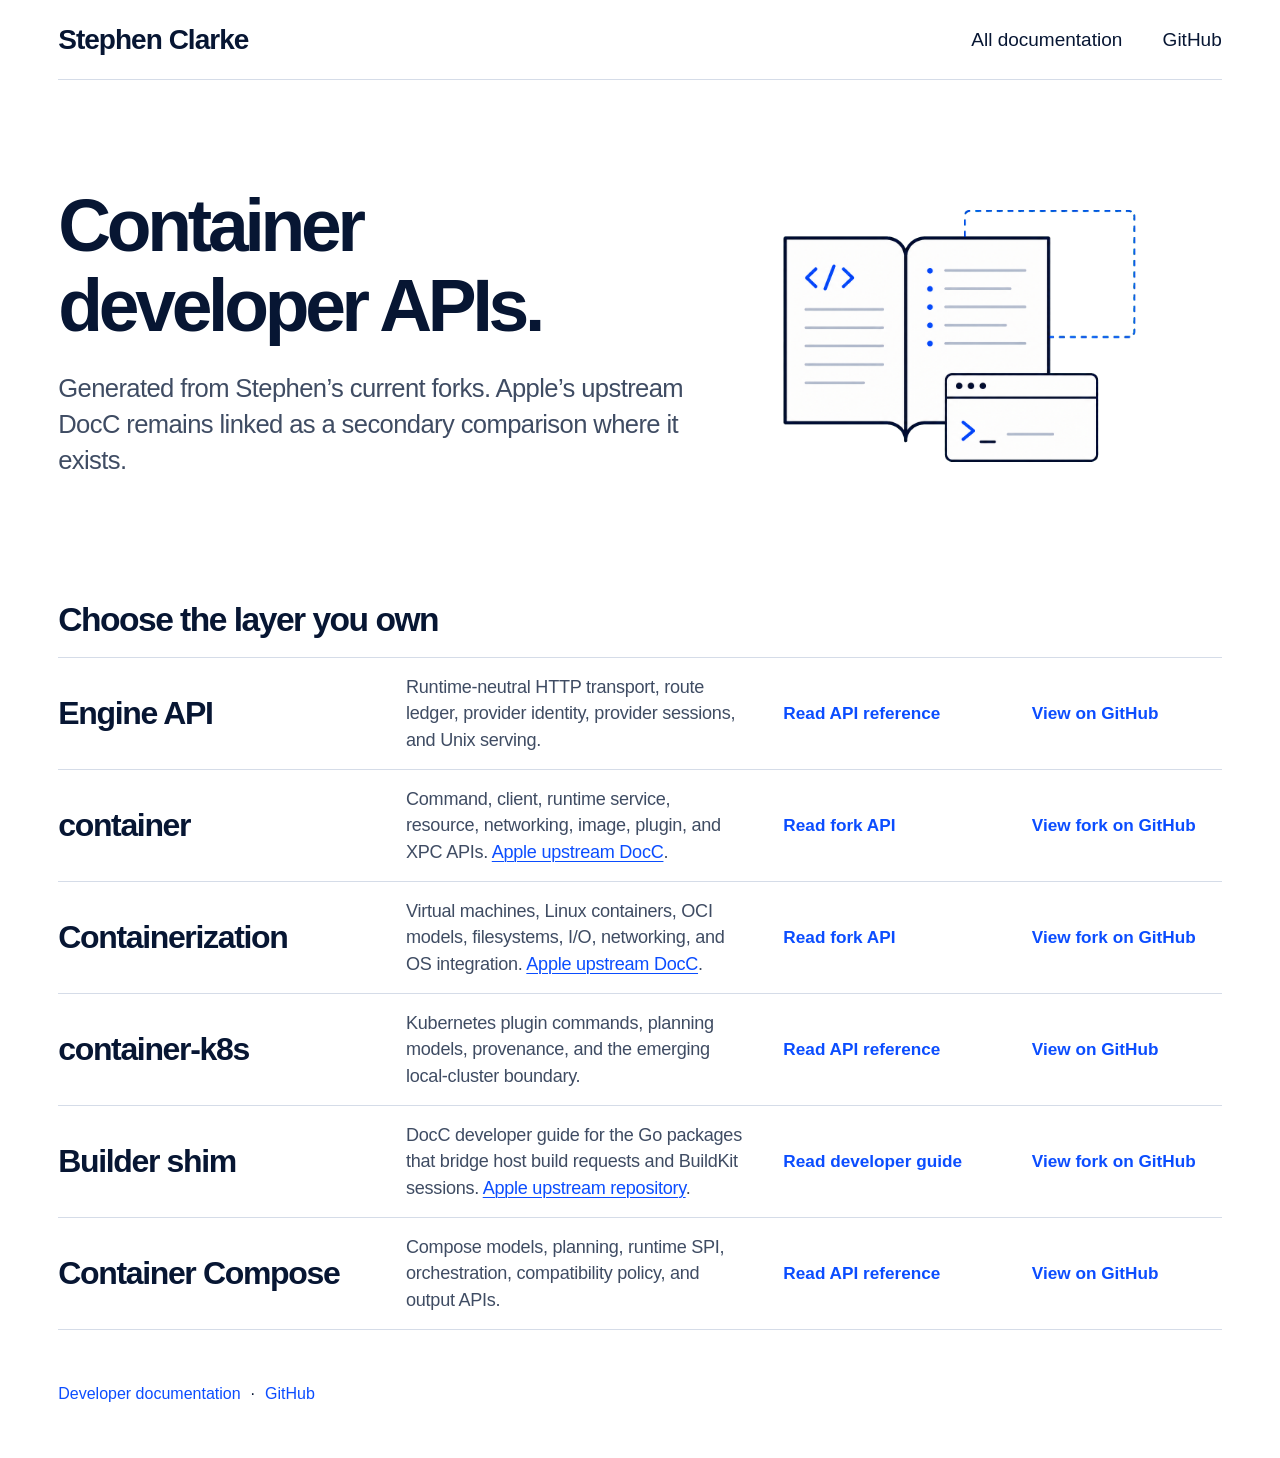
==== api/index.html @ 5e263f3f "feat: publish unified container API documentation" ====
<!doctype html>
<html lang="en">
  <head>
    <meta charset="utf-8">
    <meta name="viewport" content="width=device-width, initial-scale=1">
    <meta name="description" content="Integrated API documentation for Stephen Clarke's container project family.">
    <meta name="theme-color" content="#ffffff">
    <title>Container Developer APIs — Stephen Clarke</title>
    <link rel="stylesheet" href="../styles.css">
  </head>
  <body>
    <a class="skip-link" href="#api-projects">Skip to API projects</a>

    <header class="site-header">
      <div class="page-rail header-content">
        <a class="brand" href="../" aria-label="Stephen Clarke developer documentation">Stephen Clarke</a>
        <nav class="site-nav" aria-label="Primary navigation">
          <a href="../">All documentation</a>
          <a href="https://github.com/stephenlclarke">GitHub</a>
        </nav>
      </div>
    </header>

    <main>
      <section class="hero page-rail" aria-labelledby="page-title">
        <div class="hero-copy">
          <h1 id="page-title">Container<br>developer APIs.</h1>
          <p>Generated from Stephen’s current forks. Apple’s upstream DocC remains linked as a secondary comparison where it exists.</p>
        </div>

        <div class="hero-art" aria-hidden="true">
          <img src="../assets/docc-illustration.png" alt="">
        </div>
      </section>

      <section class="projects page-rail" id="api-projects" aria-labelledby="api-projects-title">
        <h2 id="api-projects-title">Choose the layer you own</h2>

        <div class="project-list">
          <article class="project-row">
            <h3>Engine API</h3>
            <p>Runtime-neutral HTTP transport, route ledger, provider identity, provider sessions, and Unix serving.</p>
            <a class="row-link" href="container-engine-api/">Read API reference</a>
            <a class="row-link" href="https://github.com/stephenlclarke/container-engine-api">View on GitHub</a>
          </article>

          <article class="project-row">
            <h3>container</h3>
            <p>Command, client, runtime service, resource, networking, image, plugin, and XPC APIs. <a class="inline-link" href="https://apple.github.io/container/documentation/">Apple upstream DocC</a>.</p>
            <a class="row-link" href="container/">Read fork API</a>
            <a class="row-link" href="https://github.com/stephenlclarke/container">View fork on GitHub</a>
          </article>

          <article class="project-row">
            <h3>Containerization</h3>
            <p>Virtual machines, Linux containers, OCI models, filesystems, I/O, networking, and OS integration. <a class="inline-link" href="https://apple.github.io/containerization/documentation/">Apple upstream DocC</a>.</p>
            <a class="row-link" href="containerization/">Read fork API</a>
            <a class="row-link" href="https://github.com/stephenlclarke/containerization">View fork on GitHub</a>
          </article>

          <article class="project-row">
            <h3>container-k8s</h3>
            <p>Kubernetes plugin commands, planning models, provenance, and the emerging local-cluster boundary.</p>
            <a class="row-link" href="container-k8s/">Read API reference</a>
            <a class="row-link" href="https://github.com/stephenlclarke/container-k8s">View on GitHub</a>
          </article>

          <article class="project-row">
            <h3>Builder shim</h3>
            <p>DocC developer guide for the Go packages that bridge host build requests and BuildKit sessions. <a class="inline-link" href="https://github.com/apple/container-builder-shim">Apple upstream repository</a>.</p>
            <a class="row-link" href="container-builder-shim/">Read developer guide</a>
            <a class="row-link" href="https://github.com/stephenlclarke/container-builder-shim">View fork on GitHub</a>
          </article>

          <article class="project-row">
            <h3>Container Compose</h3>
            <p>Compose models, planning, runtime SPI, orchestration, compatibility policy, and output APIs.</p>
            <a class="row-link" href="container-compose/">Read API reference</a>
            <a class="row-link" href="https://github.com/stephenlclarke/container-compose">View on GitHub</a>
          </article>
        </div>
      </section>
    </main>

    <footer class="site-footer page-rail">
      <a href="../">Developer documentation</a>
      <span aria-hidden="true">·</span>
      <a href="https://github.com/stephenlclarke">GitHub</a>
    </footer>
  </body>
</html>
---- styles.css ----
:root {
  color-scheme: light;
  --color-background: #ffffff;
  --color-ink: #071633;
  --color-muted: #3f4c63;
  --color-accent: #0b4dff;
  --color-line: #d5dce8;
  --font-sans: -apple-system, BlinkMacSystemFont, "SF Pro Display", "Helvetica Neue", Arial, sans-serif;
  --font-mono: "SFMono-Regular", "SF Mono", Menlo, Consolas, monospace;
  --page-width: 1394px;
  --page-gutter: clamp(24px, 4.55vw, 70px);
  --transition: 180ms ease;
}

* {
  box-sizing: border-box;
}

html {
  scroll-behavior: smooth;
}

body {
  margin: 0;
  background: var(--color-background);
  color: var(--color-ink);
  font-family: var(--font-sans);
  -webkit-font-smoothing: antialiased;
  text-rendering: optimizeLegibility;
}

a {
  color: inherit;
  text-decoration: none;
}

svg {
  display: block;
}

.page-rail {
  width: min(calc(100% - (2 * var(--page-gutter))), var(--page-width));
  margin-inline: auto;
}

.skip-link {
  position: fixed;
  z-index: 10;
  top: 12px;
  left: 12px;
  padding: 10px 14px;
  border: 2px solid var(--color-accent);
  background: var(--color-background);
  color: var(--color-accent);
  font-family: var(--font-mono);
  font-size: 0.8125rem;
  transform: translateY(-160%);
  transition: transform var(--transition);
}

.skip-link:focus {
  transform: translateY(0);
}

.site-header {
  height: 80px;
}

.header-content {
  display: flex;
  align-items: center;
  justify-content: space-between;
  height: 100%;
  border-bottom: 1px solid var(--color-line);
}

.brand {
  font-size: 1.75rem;
  font-weight: 750;
  letter-spacing: -0.035em;
}

.site-nav {
  display: flex;
  align-items: center;
  gap: clamp(30px, 3.15vw, 48px);
  font-size: 1.1875rem;
  font-weight: 520;
}

.site-nav a,
.site-footer a {
  position: relative;
}

.site-nav a::after,
.site-footer a::after {
  position: absolute;
  right: 0;
  bottom: -6px;
  left: 0;
  height: 2px;
  background: var(--color-accent);
  content: "";
  transform: scaleX(0);
  transform-origin: right;
  transition: transform var(--transition);
}

.site-nav a:hover::after,
.site-nav a:focus-visible::after,
.site-footer a:hover::after,
.site-footer a:focus-visible::after {
  transform: scaleX(1);
  transform-origin: left;
}

.hero {
  display: grid;
  grid-template-columns: minmax(0, 1.35fr) minmax(360px, 0.85fr);
  align-items: center;
  min-height: 522px;
  padding-block: 56px 42px;
  gap: clamp(24px, 4vw, 74px);
}

.hero-copy {
  position: relative;
  z-index: 1;
}

.hero h1 {
  max-width: 780px;
  margin: 0;
  font-size: clamp(4rem, 5.72vw, 5.5rem);
  font-weight: 760;
  letter-spacing: -0.058em;
  line-height: 1.08;
}

.hero-copy > p {
  margin: 24px 0 30px;
  color: var(--color-muted);
  font-size: clamp(1.4rem, 2vw, 1.95rem);
  font-weight: 420;
  letter-spacing: -0.024em;
  line-height: 1.42;
}

.row-link:hover svg,
.row-link:focus-visible svg {
  transform: translateX(4px);
}

.hero-art {
  display: flex;
  align-items: center;
  justify-content: flex-end;
  min-width: 0;
}

.hero-art img {
  display: block;
  width: min(44vw, 670px);
  max-width: none;
  height: auto;
}

.collections,
.projects {
  scroll-margin-top: 24px;
}

.collections h2,
.projects h2 {
  margin: 0;
  padding-bottom: 18px;
  border-bottom: 1px solid var(--color-line);
  font-size: 2.1rem;
  font-weight: 760;
  letter-spacing: -0.045em;
  line-height: 1.1;
}

.collections {
  margin-bottom: clamp(58px, 6vw, 88px);
}

.collection-row,
.project-row {
  display: grid;
  grid-template-columns: minmax(260px, 1.05fr) minmax(320px, 1.15fr) minmax(210px, 0.65fr) minmax(190px, 0.55fr);
  align-items: center;
  min-height: 112px;
  border-bottom: 1px solid var(--color-line);
  gap: clamp(24px, 3vw, 50px);
}

.collection-row {
  grid-template-columns: minmax(260px, 1.05fr) minmax(320px, 1.15fr) minmax(260px, 1.2fr);
}

.collection-row h3,
.collection-row p,
.project-row h3,
.project-row p {
  margin: 0;
}

.collection-row h3,
.project-row h3 {
  font-size: 2rem;
  font-weight: 760;
  letter-spacing: -0.042em;
  line-height: 1.1;
}

.collection-row p,
.project-row p {
  max-width: 420px;
  color: var(--color-muted);
  font-size: 1.13rem;
  letter-spacing: -0.015em;
  line-height: 1.45;
}

.inline-link {
  color: var(--color-accent);
  text-decoration: underline;
  text-decoration-thickness: 1px;
  text-underline-offset: 3px;
}

.row-link {
  display: inline-flex;
  align-items: center;
  justify-content: space-between;
  color: var(--color-accent);
  font-size: 1.075rem;
  font-weight: 620;
  white-space: nowrap;
}

.row-link svg {
  width: 22px;
  height: 22px;
  margin-left: 18px;
  fill: none;
  stroke: currentColor;
  stroke-linecap: round;
  stroke-linejoin: round;
  stroke-width: 1.75;
  transition: transform var(--transition);
}

.site-footer {
  display: flex;
  align-items: center;
  min-height: 128px;
  gap: 10px;
  font-size: 1rem;
}

.site-footer a {
  color: var(--color-accent);
}

a:focus-visible {
  outline: 3px solid color-mix(in srgb, var(--color-accent) 32%, transparent);
  outline-offset: 5px;
}

@media (max-width: 1180px) {
  .hero {
    grid-template-columns: minmax(0, 1.15fr) minmax(310px, 0.85fr);
  }

  .collection-row,
  .project-row {
    grid-template-columns: minmax(230px, 0.9fr) minmax(280px, 1.2fr) minmax(190px, 0.7fr);
  }

  .project-row .row-link:last-child {
    display: none;
  }
}

@media (max-width: 820px) {
  .site-header {
    height: 72px;
  }

  .brand {
    font-size: 1.45rem;
  }

  .site-nav {
    gap: 22px;
    font-size: 1rem;
  }

  .hero {
    grid-template-columns: 1fr;
    min-height: auto;
    padding-block: 64px 50px;
    gap: 44px;
  }

  .hero h1 {
    font-size: clamp(3.3rem, 11vw, 4.75rem);
  }

  .hero-art {
    justify-content: center;
  }

  .hero-art img {
    width: min(78vw, 530px);
  }

  .collection-row,
  .project-row {
    grid-template-columns: minmax(0, 1fr) auto;
    min-height: auto;
    padding-block: 27px;
    gap: 10px 24px;
  }

  .collection-row h3,
  .project-row h3 {
    font-size: 1.7rem;
  }

  .collection-row p,
  .project-row p {
    grid-column: 1 / -1;
    grid-row: 2;
  }

  .collection-row .row-link,
  .project-row .row-link {
    grid-column: 2;
    grid-row: 1;
  }
}

@media (max-width: 580px) {
  :root {
    --page-gutter: 20px;
  }

  .header-content {
    align-items: center;
  }

  .brand {
    font-size: 1.25rem;
  }

  .site-nav a:first-child {
    display: none;
  }

  .hero {
    padding-block: 52px 44px;
  }

  .hero h1 {
    font-size: clamp(2.9rem, 14vw, 4rem);
    line-height: 1.02;
  }

  .hero h1 br {
    display: none;
  }

  .hero-copy > p {
    margin-block: 22px 27px;
    font-size: 1.25rem;
  }

  .desktop-break {
    display: none;
  }

  .hero-art img {
    width: 100%;
  }

  .collections h2,
  .projects h2 {
    font-size: 1.8rem;
  }

  .collection-row,
  .project-row {
    grid-template-columns: 1fr;
    padding-block: 28px;
  }

  .collection-row h3,
  .collection-row p,
  .collection-row .row-link,
  .project-row h3,
  .project-row p,
  .project-row .row-link {
    grid-column: 1;
  }

  .collection-row h3,
  .project-row h3 {
    grid-row: 1;
  }

  .collection-row p,
  .project-row p {
    grid-row: 2;
    margin-top: 5px;
  }

  .collection-row .row-link,
  .project-row .row-link {
    grid-row: 3;
    justify-content: flex-start;
    margin-top: 12px;
    white-space: normal;
  }

  .row-link svg {
    flex: 0 0 auto;
  }

  .site-footer {
    min-height: 100px;
  }
}

@media (prefers-reduced-motion: reduce) {
  html {
    scroll-behavior: auto;
  }

  *,
  *::before,
  *::after {
    transition-duration: 0.01ms !important;
  }
}
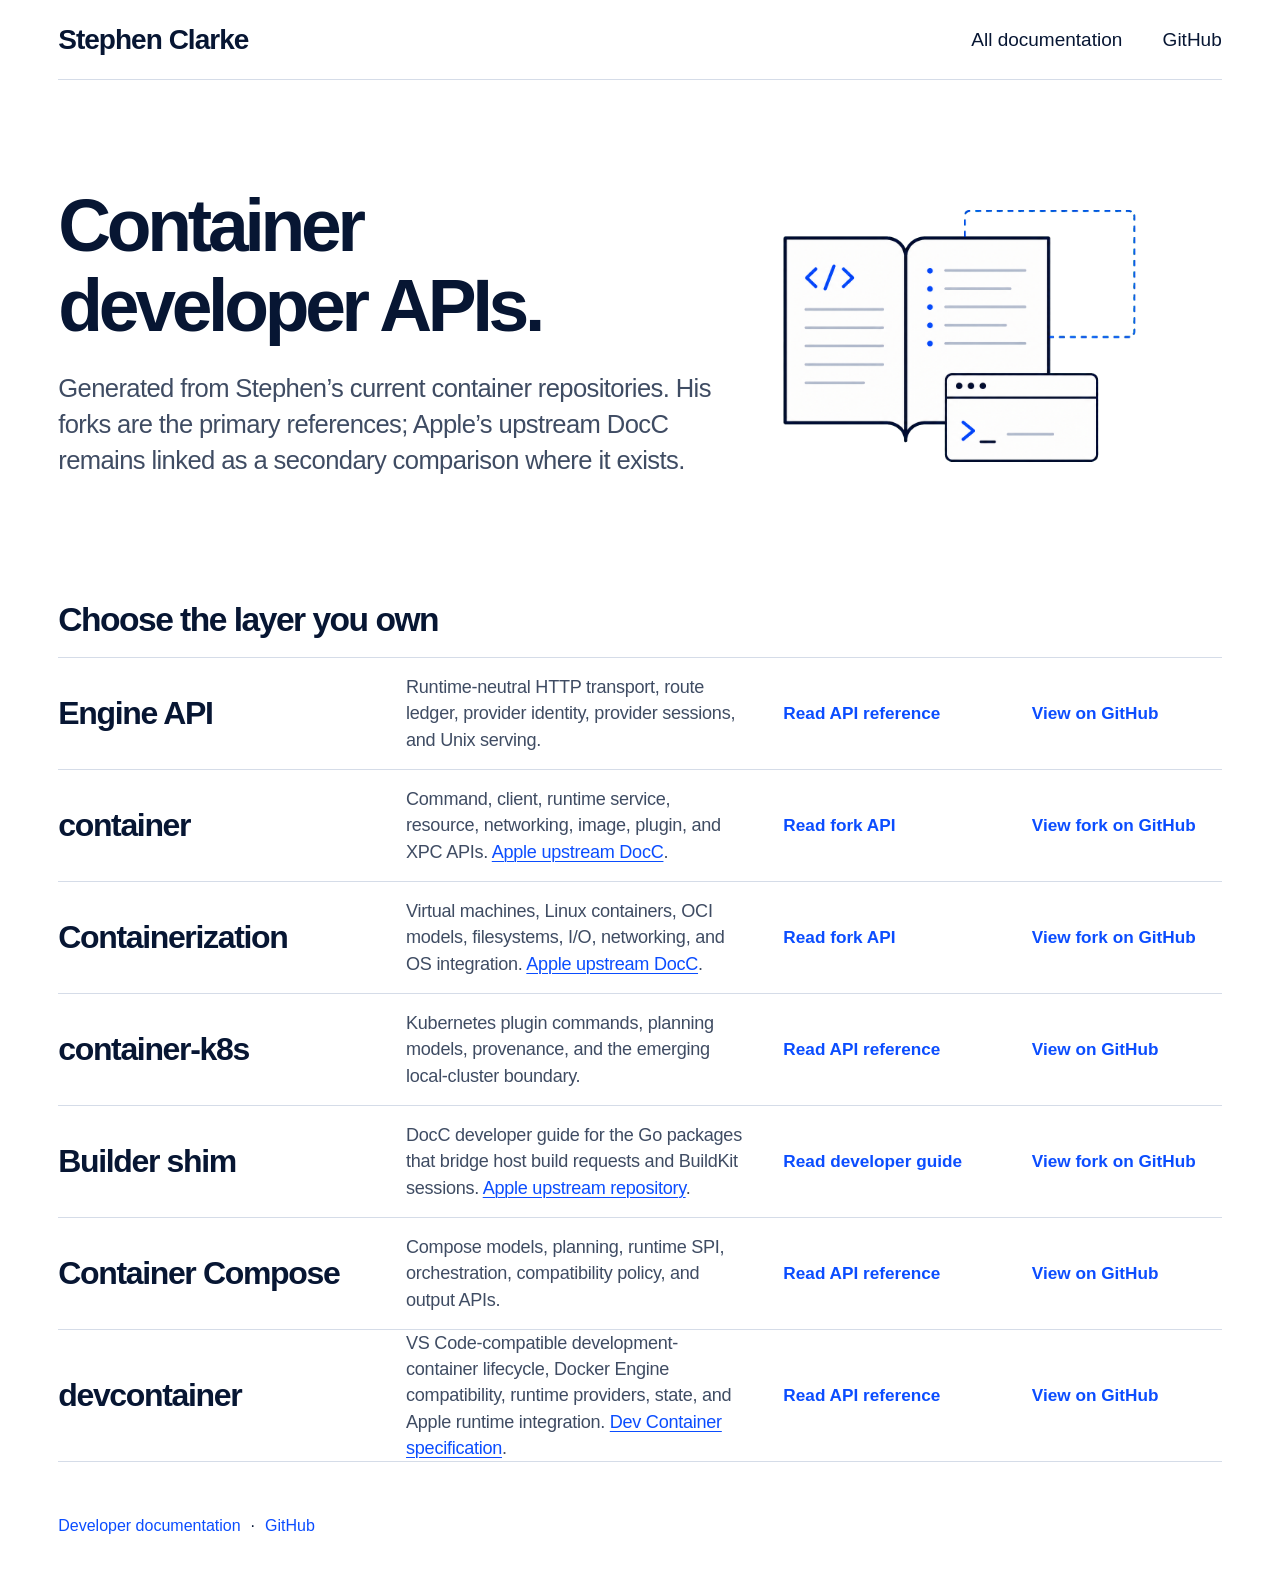
==== commit 15d5956d: "docs: publish devcontainer API collection" ====
--- a/api/index.html
+++ b/api/index.html
@@ -25,7 +25,7 @@
       <section class="hero page-rail" aria-labelledby="page-title">
         <div class="hero-copy">
           <h1 id="page-title">Container<br>developer APIs.</h1>
-          <p>Generated from Stephen’s current forks. Apple’s upstream DocC remains linked as a secondary comparison where it exists.</p>
+          <p>Generated from Stephen’s current container repositories. His forks are the primary references; Apple’s upstream DocC remains linked as a secondary comparison where it exists.</p>
         </div>
 
         <div class="hero-art" aria-hidden="true">
@@ -78,6 +78,13 @@
             <a class="row-link" href="container-compose/">Read API reference</a>
             <a class="row-link" href="https://github.com/stephenlclarke/container-compose">View on GitHub</a>
           </article>
+
+          <article class="project-row">
+            <h3>devcontainer</h3>
+            <p>VS Code-compatible development-container lifecycle, Docker Engine compatibility, runtime providers, state, and Apple runtime integration. <a class="inline-link" href="https://containers.dev/">Dev Container specification</a>.</p>
+            <a class="row-link" href="devcontainer/">Read API reference</a>
+            <a class="row-link" href="https://github.com/stephenlclarke/devcontainer">View on GitHub</a>
+          </article>
         </div>
       </section>
     </main>
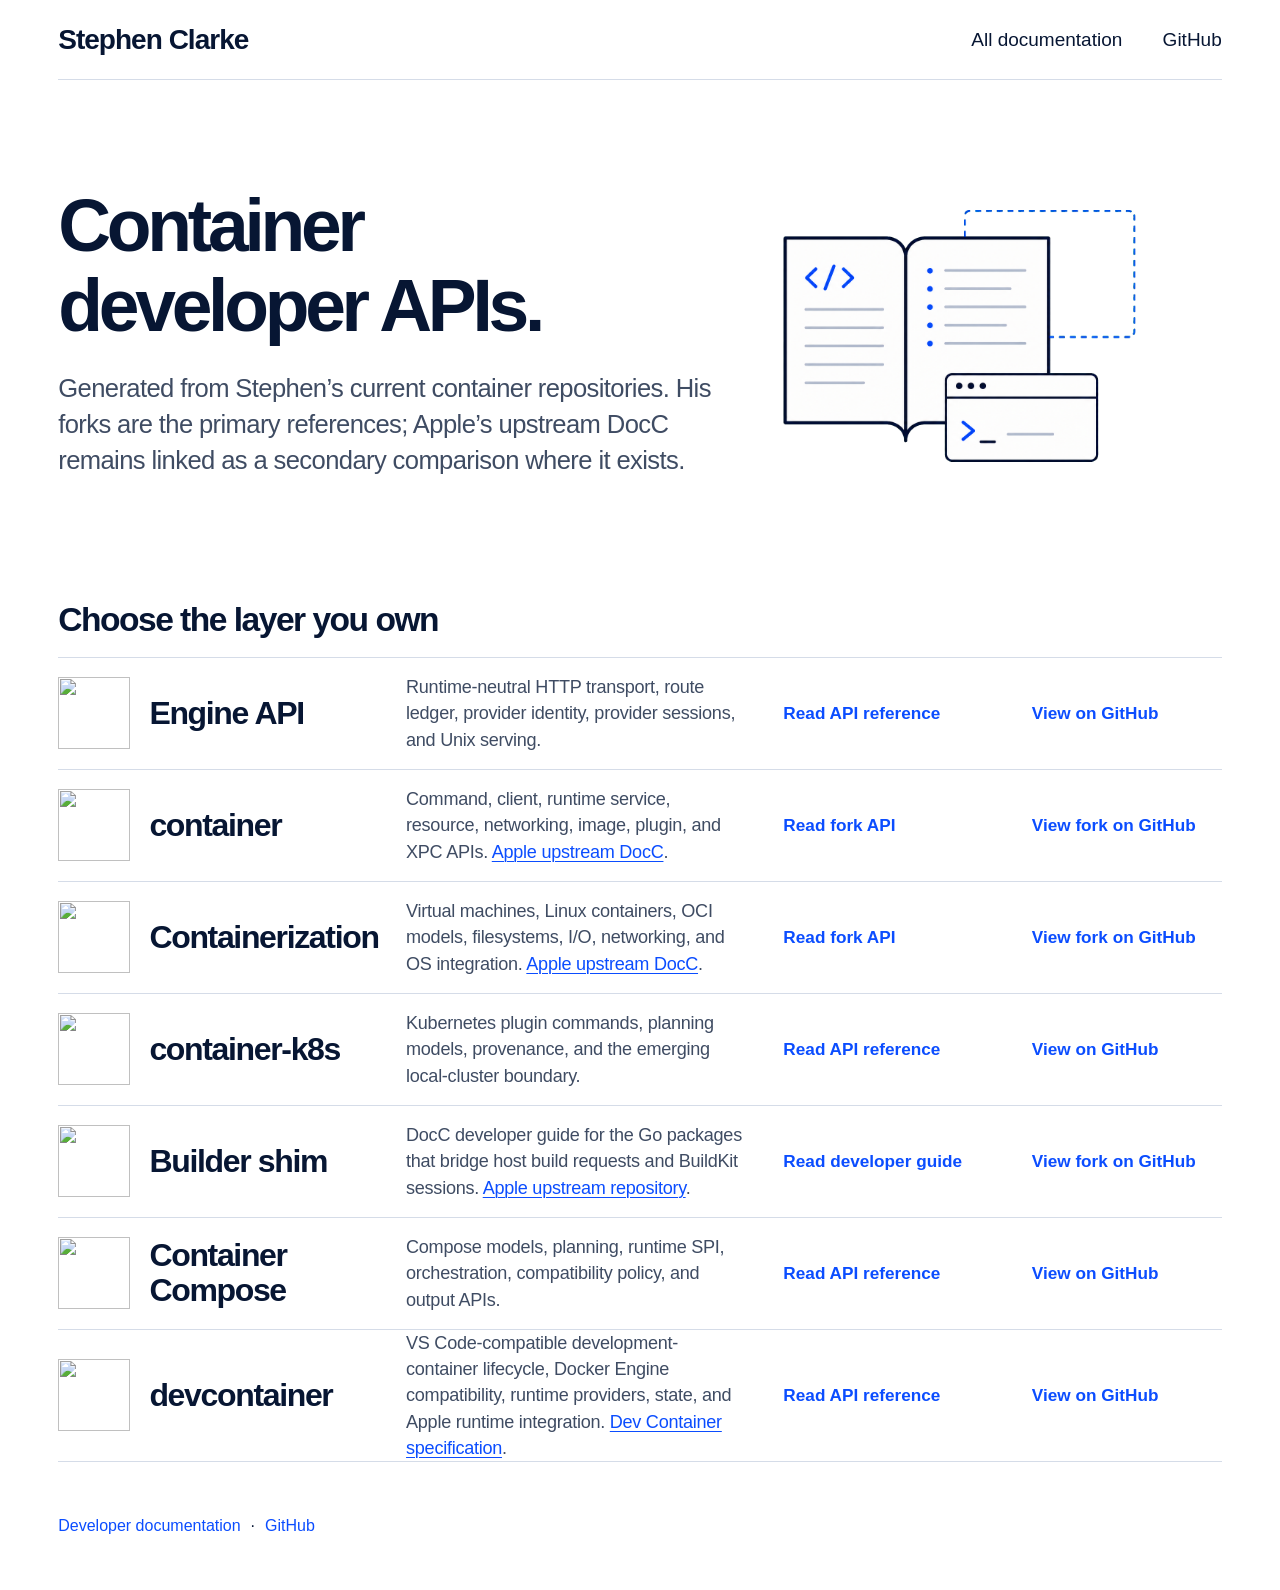
==== commit 3a870370: "feat(api): add project icons to collection index" ====
--- a/api/index.html
+++ b/api/index.html
@@ -38,49 +38,70 @@
 
         <div class="project-list">
           <article class="project-row">
-            <h3>Engine API</h3>
+            <div class="project-title">
+              <img class="project-icon" src="project-icons/container-engine-api.png" width="72" height="72" alt="">
+              <h3>Engine API</h3>
+            </div>
             <p>Runtime-neutral HTTP transport, route ledger, provider identity, provider sessions, and Unix serving.</p>
             <a class="row-link" href="container-engine-api/">Read API reference</a>
             <a class="row-link" href="https://github.com/stephenlclarke/container-engine-api">View on GitHub</a>
           </article>
 
           <article class="project-row">
-            <h3>container</h3>
+            <div class="project-title">
+              <img class="project-icon" src="project-icons/container.png" width="72" height="72" alt="">
+              <h3>container</h3>
+            </div>
             <p>Command, client, runtime service, resource, networking, image, plugin, and XPC APIs. <a class="inline-link" href="https://apple.github.io/container/documentation/">Apple upstream DocC</a>.</p>
             <a class="row-link" href="container/">Read fork API</a>
             <a class="row-link" href="https://github.com/stephenlclarke/container">View fork on GitHub</a>
           </article>
 
           <article class="project-row">
-            <h3>Containerization</h3>
+            <div class="project-title">
+              <img class="project-icon" src="project-icons/containerization.png" width="72" height="72" alt="">
+              <h3>Containerization</h3>
+            </div>
             <p>Virtual machines, Linux containers, OCI models, filesystems, I/O, networking, and OS integration. <a class="inline-link" href="https://apple.github.io/containerization/documentation/">Apple upstream DocC</a>.</p>
             <a class="row-link" href="containerization/">Read fork API</a>
             <a class="row-link" href="https://github.com/stephenlclarke/containerization">View fork on GitHub</a>
           </article>
 
           <article class="project-row">
-            <h3>container-k8s</h3>
+            <div class="project-title">
+              <img class="project-icon" src="project-icons/container-k8s.png" width="72" height="72" alt="">
+              <h3>container-k8s</h3>
+            </div>
             <p>Kubernetes plugin commands, planning models, provenance, and the emerging local-cluster boundary.</p>
             <a class="row-link" href="container-k8s/">Read API reference</a>
             <a class="row-link" href="https://github.com/stephenlclarke/container-k8s">View on GitHub</a>
           </article>
 
           <article class="project-row">
-            <h3>Builder shim</h3>
+            <div class="project-title">
+              <img class="project-icon" src="project-icons/container-builder-shim.png" width="72" height="72" alt="">
+              <h3>Builder shim</h3>
+            </div>
             <p>DocC developer guide for the Go packages that bridge host build requests and BuildKit sessions. <a class="inline-link" href="https://github.com/apple/container-builder-shim">Apple upstream repository</a>.</p>
             <a class="row-link" href="container-builder-shim/">Read developer guide</a>
             <a class="row-link" href="https://github.com/stephenlclarke/container-builder-shim">View fork on GitHub</a>
           </article>
 
           <article class="project-row">
-            <h3>Container Compose</h3>
+            <div class="project-title">
+              <img class="project-icon" src="project-icons/container-compose.png" width="72" height="72" alt="">
+              <h3>Container Compose</h3>
+            </div>
             <p>Compose models, planning, runtime SPI, orchestration, compatibility policy, and output APIs.</p>
             <a class="row-link" href="container-compose/">Read API reference</a>
             <a class="row-link" href="https://github.com/stephenlclarke/container-compose">View on GitHub</a>
           </article>
 
           <article class="project-row">
-            <h3>devcontainer</h3>
+            <div class="project-title">
+              <img class="project-icon" src="project-icons/devcontainer.png" width="72" height="72" alt="">
+              <h3>devcontainer</h3>
+            </div>
             <p>VS Code-compatible development-container lifecycle, Docker Engine compatibility, runtime providers, state, and Apple runtime integration. <a class="inline-link" href="https://containers.dev/">Dev Container specification</a>.</p>
             <a class="row-link" href="devcontainer/">Read API reference</a>
             <a class="row-link" href="https://github.com/stephenlclarke/devcontainer">View on GitHub</a>
--- a/styles.css
+++ b/styles.css
@@ -207,6 +207,21 @@
   margin: 0;
 }
 
+.project-title {
+  display: flex;
+  align-items: center;
+  min-width: 0;
+  gap: clamp(16px, 1.5vw, 22px);
+}
+
+.project-icon {
+  display: block;
+  width: 72px;
+  height: 72px;
+  flex: 0 0 72px;
+  object-fit: contain;
+}
+
 .collection-row h3,
 .project-row h3 {
   font-size: 2rem;
@@ -331,6 +346,12 @@
     font-size: 1.7rem;
   }
 
+  .project-icon {
+    width: 60px;
+    height: 60px;
+    flex-basis: 60px;
+  }
+
   .collection-row p,
   .project-row p {
     grid-column: 1 / -1;
@@ -401,6 +422,7 @@
   .collection-row h3,
   .collection-row p,
   .collection-row .row-link,
+  .project-row .project-title,
   .project-row h3,
   .project-row p,
   .project-row .row-link {
@@ -408,8 +430,15 @@
   }
 
   .collection-row h3,
+  .project-row .project-title,
   .project-row h3 {
     grid-row: 1;
+  }
+
+  .project-icon {
+    width: 52px;
+    height: 52px;
+    flex-basis: 52px;
   }
 
   .collection-row p,
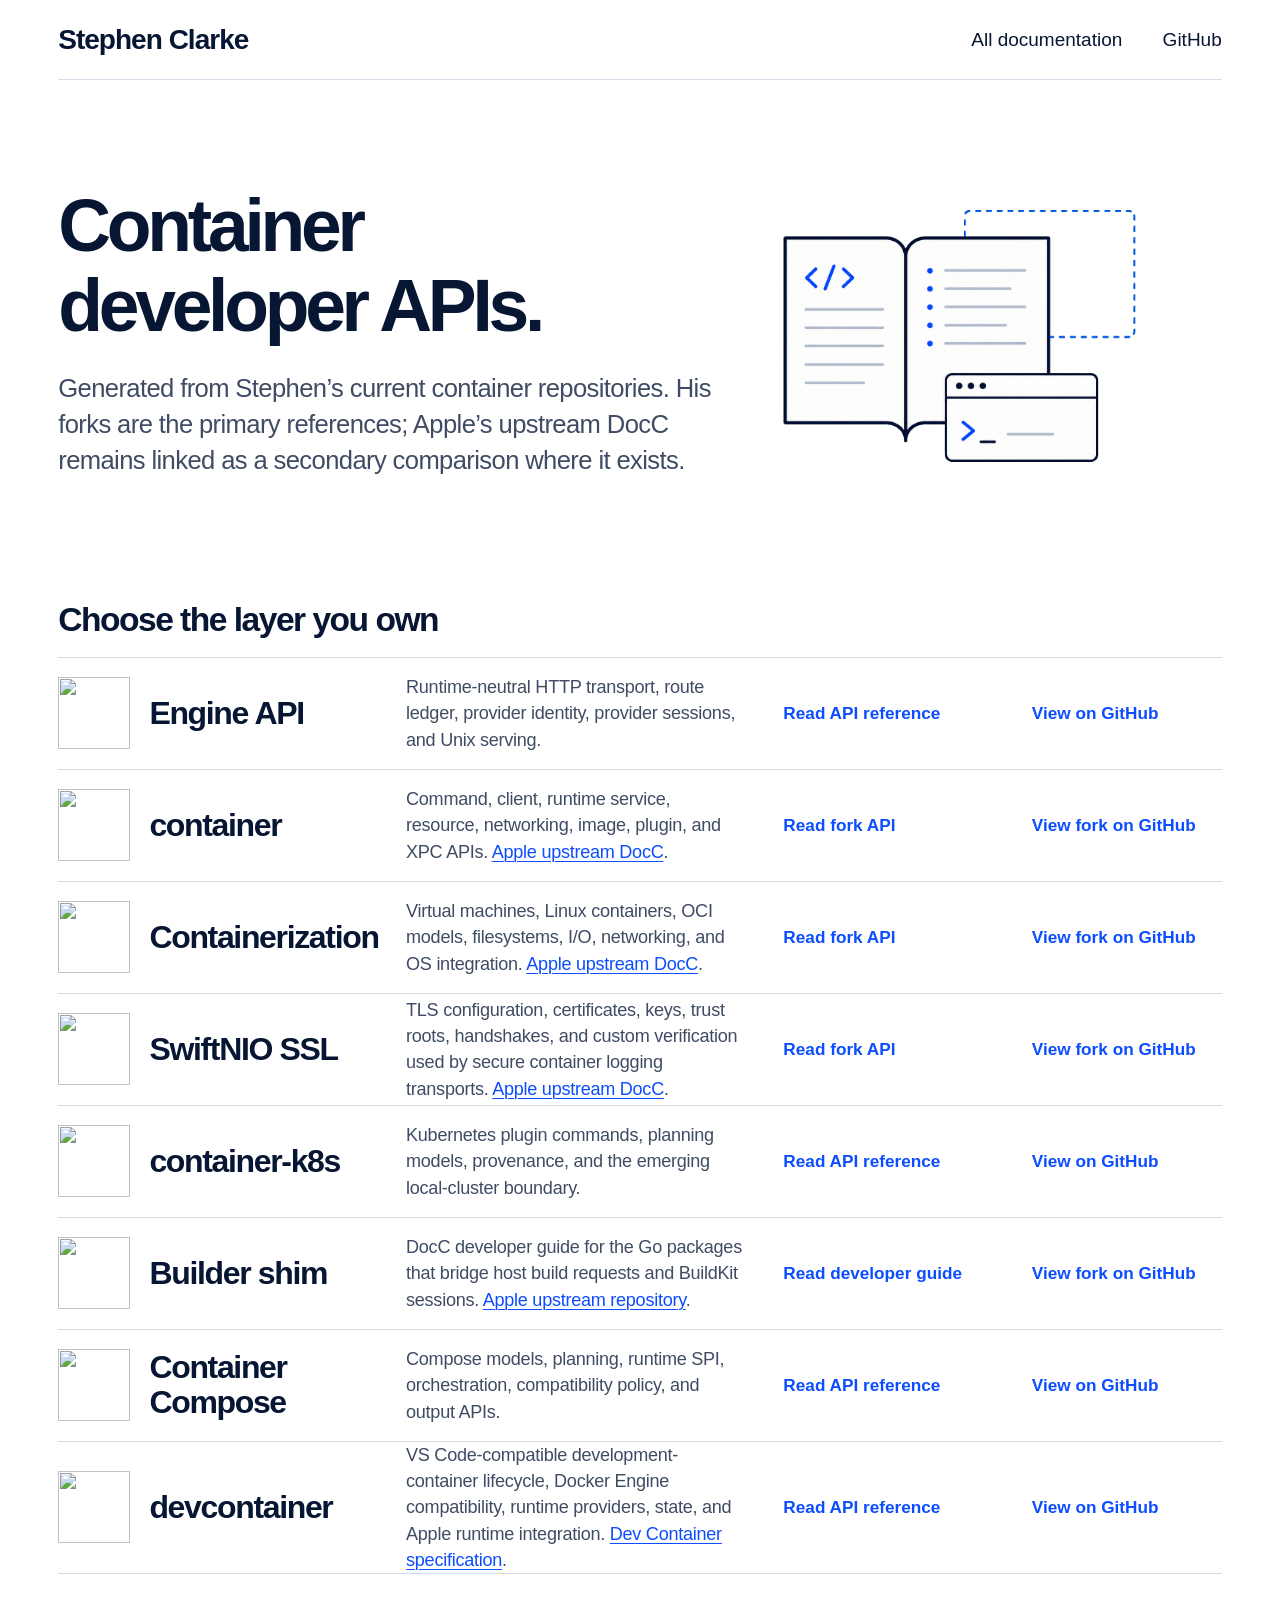
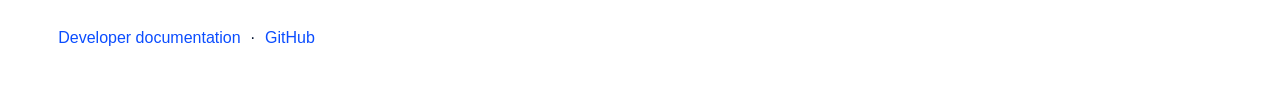
==== commit ff920121: "docs(pages): add SwiftNIO SSL API reference" ====
--- a/api/index.html
+++ b/api/index.html
@@ -69,6 +69,16 @@
 
           <article class="project-row">
             <div class="project-title">
+              <img class="project-icon" src="project-icons/swift-nio-ssl.svg" width="72" height="72" alt="">
+              <h3>SwiftNIO SSL</h3>
+            </div>
+            <p>TLS configuration, certificates, keys, trust roots, handshakes, and custom verification used by secure container logging transports. <a class="inline-link" href="https://swiftpackageindex.com/apple/swift-nio-ssl/main/documentation/niossl">Apple upstream DocC</a>.</p>
+            <a class="row-link" href="swift-nio-ssl/">Read fork API</a>
+            <a class="row-link" href="https://github.com/stephenlclarke/swift-nio-ssl">View fork on GitHub</a>
+          </article>
+
+          <article class="project-row">
+            <div class="project-title">
               <img class="project-icon" src="project-icons/container-k8s.png" width="72" height="72" alt="">
               <h3>container-k8s</h3>
             </div>
